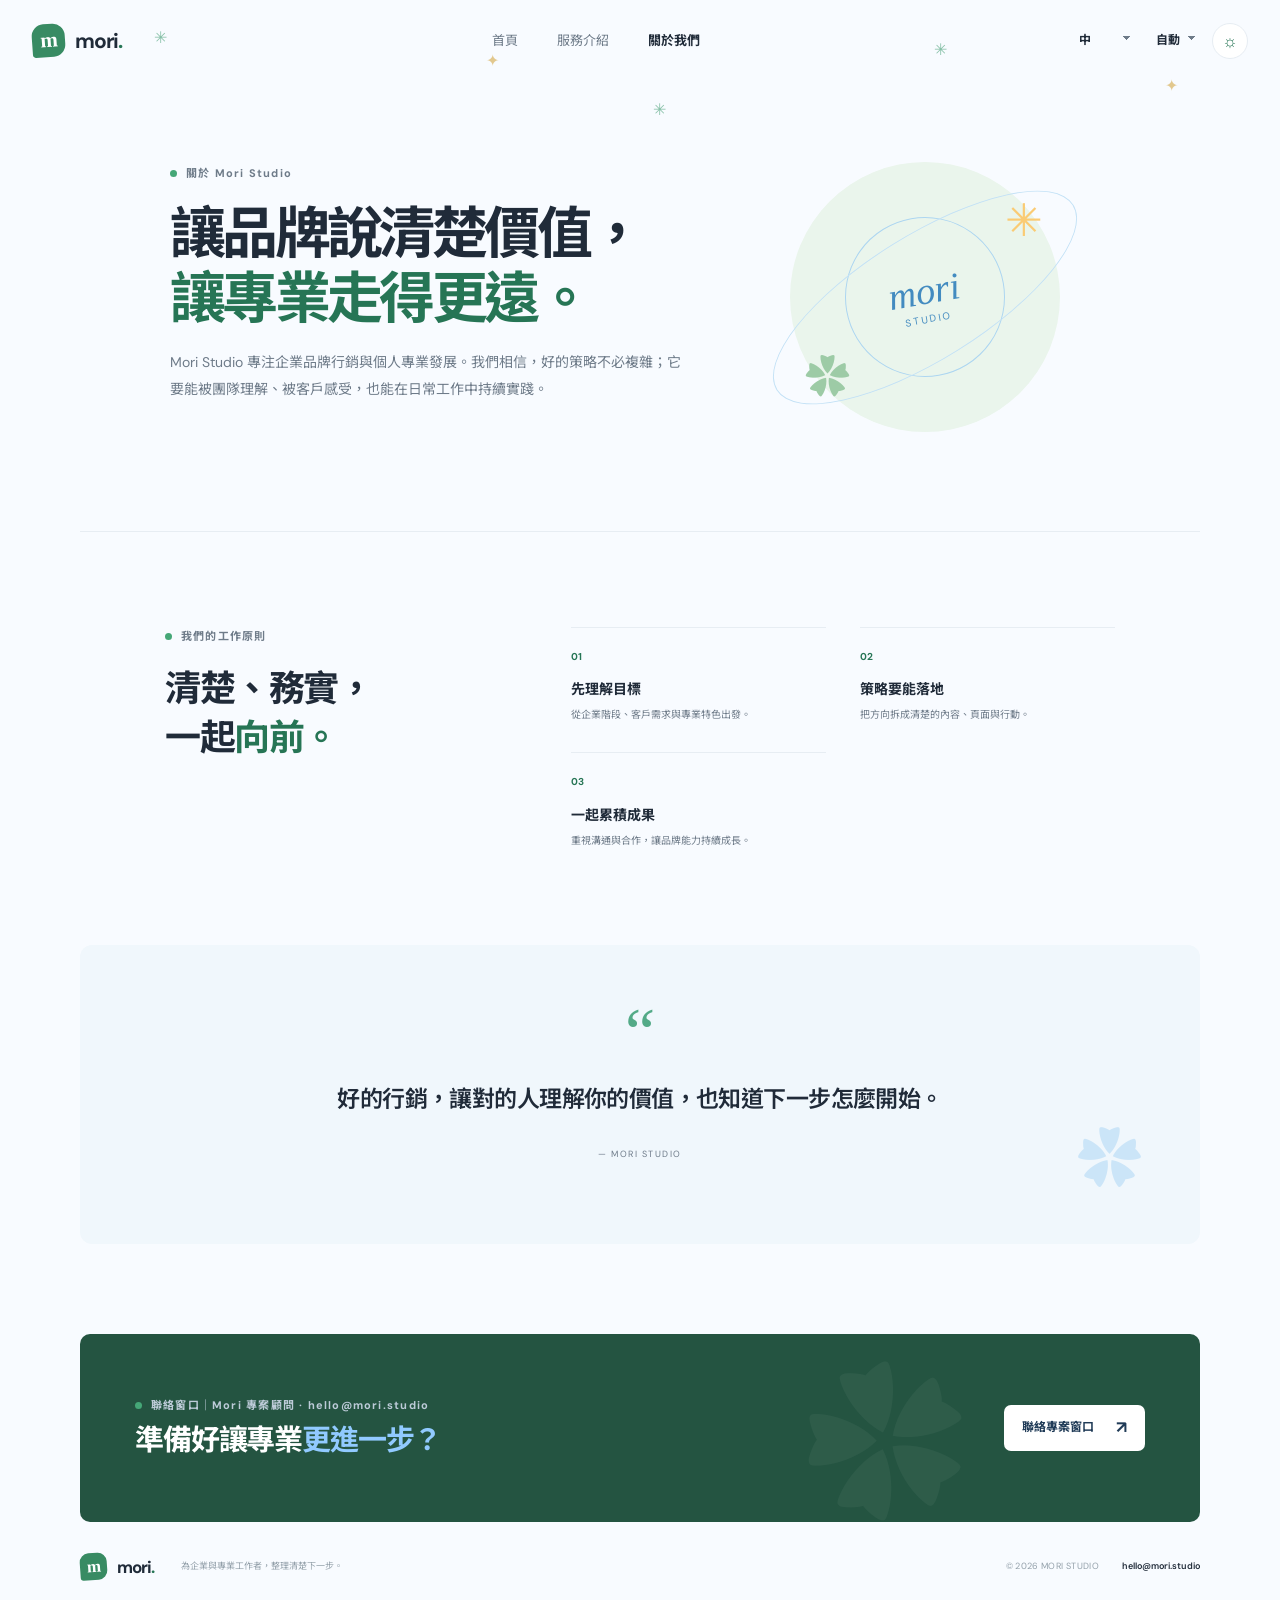
==== about.html @ 37d3c348 "Add multilingual marketing website Publish the three-page responsive site with Traditional Chinese, " ====
<!doctype html><html lang="zh-Hant"><head><meta charset="utf-8"><meta name="viewport" content="width=device-width, initial-scale=1"><meta name="theme-color" content="#f8fbff"><title>品牌故事 — Mori Studio</title><link rel="stylesheet" href="style.css"></head><body>
<div class="season-sparkles" aria-hidden="true"><span>✳</span><span>✦</span><span>✳</span><span>✦</span><span>✳</span></div><header class="site-header"><a class="brand" href="index.html"><span class="brand-mark">m</span><span>mori<span class="brand-dot">.</span></span></a><nav class="main-nav" id="mainNav"><a href="index.html" data-i18n="navHome">首頁</a><a href="services.html" data-i18n="navServices">服務介紹</a><a class="active" href="about.html" data-i18n="navAbout">品牌故事</a></nav><div class="header-actions"><label class="select-wrap"><span class="sr-only">Language</span><select id="languageSelect" aria-label="Language"><option value="zh">中</option><option value="en">EN</option><option value="ja">日本語</option></select></label><label class="select-wrap season-select"><span class="sr-only">Season theme</span><select id="seasonSelect" aria-label="Season theme"><option value="auto" data-i18n="seasonAuto">自動</option><option value="none" data-i18n="seasonDefault">一般</option><option value="christmas" data-i18n="seasonChristmas">聖誕</option></select></label><button class="icon-button mode-toggle" id="modeToggle" aria-label="Toggle dark mode" title="Light / dark mode"><span class="sun-icon">☼</span></button><button class="menu-toggle" id="menuToggle" aria-label="Open menu" aria-expanded="false"><span></span><span></span></button></div></header>
<main><section class="subhero about-hero page-width"><p class="eyebrow"><span class="eyebrow-dot"></span><span data-i18n="aboutEyebrow">嗨，我們是 Mori</span></p><h1 data-i18n="aboutTitle">相信美好的事，<br><span>值得慢慢做好。</span></h1><p class="subhero-copy" data-i18n="aboutCopy">Mori 在日文裡是「森林」。我們喜歡森林裡每種生命都有自己的位置，也希望每個品牌都能自在地長成自己的樣子。</p><div class="about-illustration"><div class="about-circle">mori<span>studio</span></div><span class="about-star">✳</span><span class="about-leaf">✿</span><span class="about-line"></span></div></section>
<section class="values-section page-width"><div><p class="eyebrow"><span class="eyebrow-dot"></span><span data-i18n="valuesEyebrow">我們相信</span></p><h2 data-i18n="valuesTitle">認真，也可以<br>很<span>輕盈。</span></h2></div><div class="values-grid"><article><span>01</span><h3 data-i18n="value1">先理解，再創作</h3><p data-i18n="value1Text">每個好答案，都從真誠的提問開始。</p></article><article><span>02</span><h3 data-i18n="value2">細節裡有溫度</h3><p data-i18n="value2Text">用心整理每個細節，讓整體自然好讀。</p></article><article><span>03</span><h3 data-i18n="value3">一起走得更遠</h3><p data-i18n="value3Text">我們珍惜合作，把夥伴的目標當成自己的事。</p></article></div></section>
<section class="quote-section page-width"><span class="quote-mark">“</span><blockquote data-i18n="quote">好的行銷，讓對的人理解你的價值，也知道下一步怎麼開始。</blockquote><span class="quote-credit">— MORI STUDIO</span><span class="quote-flower">✿</span></section><section class="cta-band page-width"><div><p class="eyebrow"><span class="eyebrow-dot"></span><span data-i18n="ctaEyebrow">聯絡窗口｜Mori 專案顧問 · hello@mori.studio</span></p><h2 data-i18n="ctaTitle">準備好讓專業<span>更進一步？</span></h2></div><a class="button button-light" href="mailto:hello@mori.studio"><span data-i18n="ctaButton">聯絡專案窗口</span><span class="arrow">↗</span></a><span class="cta-flower" aria-hidden="true">✿</span></section></main><footer class="site-footer page-width"><a class="brand" href="index.html"><span class="brand-mark">m</span><span>mori<span class="brand-dot">.</span></span></a><p data-i18n="footerLine">為企業與專業工作者，整理清楚下一步。</p><div class="footer-right"><span>© 2026 MORI STUDIO</span><a href="mailto:hello@mori.studio">hello@mori.studio</a></div></footer><script src="script.js"></script></body></html>
---- style.css ----
@import url('https://fonts.googleapis.com/css2?family=DM+Sans:wght@400;500;600;700&family=Noto+Sans+JP:wght@400;500;600;700&family=Noto+Sans+TC:wght@400;500;600;700;800&display=swap');
:root{--bg:#f8fbff;--surface:#fff;--ink:#202b39;--muted:#6e7b89;--blue:#75bafa;--blue-deep:#3289d1;--line:#e7edf3;--pale-blue:#e4f3ff;--peach:#ffddce;--green:#dcefe4;--navy:#203b57;--shadow:0 24px 70px #2c567215;--season:#76b9ef;--season-accent:#ffe4a5;--season-deep:#398aca;color-scheme:light}
*{box-sizing:border-box}html{scroll-behavior:smooth}body{margin:0;background:var(--bg);color:var(--ink);font-family:'DM Sans','Noto Sans TC','Noto Sans JP',sans-serif;line-height:1.65;transition:background .3s,color .3s}a{color:inherit;text-decoration:none}button,select{font:inherit}.page-width{width:min(1120px,calc(100% - 64px));margin-inline:auto}.site-header{height:82px;width:min(1240px,calc(100% - 64px));margin:auto;display:flex;align-items:center;justify-content:space-between;position:relative;z-index:10}.brand{display:inline-flex;align-items:center;gap:10px;font-size:21px;font-weight:700;letter-spacing:-1px}.brand-mark{width:33px;height:33px;border-radius:12px 12px 12px 3px;background:var(--blue);color:white;display:grid;place-items:center;font:700 21px Georgia,serif;transform:rotate(-4deg)}.brand-dot{color:var(--blue-deep)}.main-nav{display:flex;align-items:center;gap:39px;color:var(--muted);font-size:13px}.main-nav a{transition:color .2s}.main-nav a:hover,.main-nav a.active{color:var(--ink)}.main-nav a.active{font-weight:700}.header-actions{display:flex;align-items:center;gap:12px}.select-wrap select{appearance:none;border:0;background:transparent;color:var(--ink);font-weight:700;font-size:12px;padding:8px 20px 8px 9px;cursor:pointer;background-image:linear-gradient(45deg,transparent 50%,var(--muted) 50%),linear-gradient(135deg,var(--muted) 50%,transparent 50%);background-position:calc(100% - 8px) 13px,calc(100% - 4px) 13px;background-size:4px 4px;background-repeat:no-repeat}.icon-button,.menu-toggle{width:36px;height:36px;border:1px solid var(--line);background:var(--surface);border-radius:50%;color:var(--ink);cursor:pointer;display:grid;place-items:center}.sun-icon{font-size:17px;color:var(--blue-deep)}.menu-toggle{display:none;border-radius:10px}.menu-toggle span{width:15px;height:1.5px;background:var(--ink);display:block}.menu-toggle span+span{margin-top:4px}.sr-only{position:absolute;width:1px;height:1px;padding:0;margin:-1px;overflow:hidden;clip:rect(0,0,0,0);white-space:nowrap;border:0}
.hero{display:grid;grid-template-columns:1fr 1fr;align-items:center;gap:65px;padding:55px 0 80px;min-height:570px}.hero-copy{padding:10px 0 0 23px}.eyebrow{margin:0 0 20px;color:var(--muted);font-size:11px;font-weight:700;letter-spacing:.11em;display:flex;gap:9px;align-items:center}.eyebrow-dot{width:7px;height:7px;background:var(--blue);border-radius:50%}.hero h1,.subhero h1{font-size:clamp(44px,5.4vw,69px);letter-spacing:-.065em;line-height:1.15;margin:0 0 21px;font-weight:700}.hero h1 span,.subhero h1 span{color:var(--blue-deep)}.hero-description,.subhero-copy{max-width:430px;color:var(--muted);font-size:14px;line-height:1.95;margin:0}.hero-buttons{display:flex;align-items:center;gap:25px;margin-top:31px}.button{padding:13px 18px;border-radius:7px;display:inline-flex;align-items:center;gap:22px;font-size:12px;font-weight:700;transition:transform .2s,box-shadow .2s}.button:hover{transform:translateY(-2px);box-shadow:0 8px 22px #16416a20}.button-primary{background:var(--navy);color:white}.arrow{font-size:17px;line-height:1}.text-link{font-size:12px;font-weight:700;display:flex;gap:12px;align-items:center}.text-link span:last-child{font-size:16px;color:var(--blue-deep)}.hero-note{display:flex;align-items:center;gap:12px;margin-top:35px}.hero-note p{font-size:10px;color:var(--muted);margin:0}.avatar-stack{display:flex;padding-left:4px}.avatar-stack span{width:23px;height:23px;border-radius:50%;border:2px solid var(--bg);margin-left:-4px;background:#f4d9c8;color:#6d594b;font-size:10px;display:grid;place-items:center}.avatar-stack span:nth-child(2){background:#d6eade}.avatar-stack span:nth-child(3){background:#dcecff}
.hero-art{height:420px;position:relative;isolation:isolate;background:#edf7ff;border-radius:47% 53% 48% 52%/48% 47% 53% 52%;overflow:hidden}.hero-art:before{content:"";position:absolute;inset:33px;border:1px solid #ffffffbd;border-radius:50%;z-index:-1}.art-orbit{position:absolute;border:1px solid #c9e7ff;border-radius:50%;transform:rotate(-28deg)}.orbit-one{width:480px;height:185px;left:-41px;top:108px}.orbit-two{width:385px;height:180px;right:-88px;top:175px;transform:rotate(46deg)}.art-sun{position:absolute;width:105px;height:105px;border-radius:50%;background:#ffddbf;top:66px;right:83px;box-shadow:0 0 0 17px #ffeada70}.art-flower{position:absolute;width:155px;height:155px;top:125px;left:95px;animation:float 7s ease-in-out infinite}.art-flower i{width:61px;height:76px;position:absolute;left:47px;top:1px;background:#7dbbef;border-radius:50% 50% 43% 43%;transform-origin:50% 77%}.art-flower i:nth-child(2){transform:rotate(72deg)}.art-flower i:nth-child(3){transform:rotate(144deg)}.art-flower i:nth-child(4){transform:rotate(216deg)}.art-flower i:nth-child(5){transform:rotate(288deg)}.art-flower b{position:absolute;width:37px;height:37px;top:54px;left:59px;border-radius:50%;background:#ffe5a8;border:6px solid #f8fbff}.art-card{position:absolute;width:190px;height:220px;right:51px;bottom:40px;background:#fffefa;box-shadow:0 14px 35px #36688a22;border-radius:5px;transform:rotate(7deg);padding:25px 19px}.card-scribble{font:italic 34px Georgia,serif;color:#347faf;line-height:.95;display:block;transform:rotate(-4deg)}.card-caption{display:block;position:absolute;bottom:22px;left:20px;font-size:8px;letter-spacing:.16em;line-height:1.8;color:#74899b}.card-star{position:absolute;right:20px;top:105px;font-size:34px;color:#ffc96b}.art-leaf{position:absolute;width:42px;height:75px;border-radius:100% 0 100% 0;background:#9bc9a4;transform:rotate(32deg);left:54px;bottom:42px}.leaf-two{left:77px;bottom:35px;transform:rotate(75deg) scale(.78);background:#c2dfc5}.art-spark{position:absolute;color:#f1be56}.spark-one{top:90px;left:77px;font-size:22px}.spark-two{bottom:82px;right:74px;font-size:22px;color:#5ca8df}.art-caption{position:absolute;left:42px;bottom:31px;right:40px;display:flex;justify-content:space-between;color:#7191aa;font-size:9px;letter-spacing:.09em}.art-caption span:first-child{font-weight:700}.trust-strip{border-top:1px solid var(--line);border-bottom:1px solid var(--line);padding:21px 23px;display:flex;align-items:center;justify-content:space-between;color:#98a4ae;font-size:9px}.trust-logos{display:flex;align-items:center;gap:50px;color:#75889a}.trust-logos b{font-size:15px;font-weight:700}.trust-logos b span{font-size:7px;vertical-align:top}.trust-logos .logo-serif{font:17px Georgia,serif}.trust-logos .logo-spaced{letter-spacing:.2em;font-size:12px}.trust-logos .logo-script{font:italic 17px Georgia,serif}
.intro-section{display:grid;grid-template-columns:1fr 1fr;gap:100px;padding:105px 50px 58px;align-items:end}.section-heading h2,.process-intro h2,.values-section h2{font-size:37px;line-height:1.35;letter-spacing:-.04em;margin:0}.section-heading h2 span,.values-section h2 span{color:var(--blue-deep)}.intro-side{padding-bottom:4px}.intro-side p,.process-intro>p:last-child{max-width:400px;color:var(--muted);font-size:13px;line-height:1.95;margin:0 0 19px}.under-link{font-size:11px;font-weight:700;border-bottom:1px solid var(--blue);padding-bottom:7px}.under-link span:last-child{color:var(--blue-deep);margin-left:10px}.service-preview{display:grid;grid-template-columns:repeat(3,1fr);gap:18px;padding:10px 0 102px}.service-card{min-height:232px;border-radius:9px;padding:25px 25px 22px;position:relative;overflow:hidden}.service-card-blue{background:var(--pale-blue)}.service-card-peach{background:var(--peach)}.service-card-green{background:var(--green)}.service-icon{width:39px;height:39px;background:#ffffffb0;border-radius:13px;display:grid;place-items:center;color:#368dc8;font-size:21px}.card-index{position:absolute;right:25px;top:31px;color:#8293a0;font-size:9px}.service-card h3{font-size:17px;margin:22px 0 7px}.service-card p{font-size:11px;color:#657482;line-height:1.8;max-width:225px;margin:0}.service-card>a{position:absolute;right:23px;bottom:21px;font-size:17px;color:var(--blue-deep)}
.cta-band{position:relative;overflow:hidden;background:var(--navy);border-radius:10px;min-height:188px;padding:40px 55px;display:flex;align-items:center;justify-content:space-between;color:white}.cta-band .eyebrow{color:#bdcbd8;margin-bottom:7px}.cta-band .eyebrow-dot{background:#85c3f5}.cta-band h2{font-size:29px;line-height:1.3;letter-spacing:-.04em;margin:0}.cta-band h2 span{color:#91caff}.button-light{background:white;color:#203b57;position:relative;z-index:1}.cta-flower{position:absolute;font-size:165px;color:#ffffff0c;right:230px;bottom:-61px;transform:rotate(-17deg)}.site-footer{padding:31px 0 36px;display:flex;align-items:center;gap:27px;color:#93a0aa;font-size:9px}.site-footer .brand{font-size:17px;color:var(--ink)}.site-footer .brand-mark{width:27px;height:27px;font-size:17px;border-radius:9px 9px 9px 3px}.site-footer>p{margin:0}.footer-right{margin-left:auto;display:flex;align-items:center;gap:23px;font-size:9px;letter-spacing:.04em}.footer-right a{color:var(--ink);font-weight:600;letter-spacing:0}.season-sparkles{display:none;pointer-events:none}.subhero{min-height:390px;padding:82px 90px 72px;position:relative;overflow:hidden;border-bottom:1px solid var(--line)}.subhero h1{font-size:56px;margin-bottom:18px}.subhero-copy{max-width:520px}.subhero-shape{position:absolute;right:130px;top:80px;font-size:190px;line-height:1;color:#e4f3ff;transform:rotate(-12deg)}.offer-list{padding:45px 90px 76px}.offer-row{min-height:131px;border-bottom:1px solid var(--line);display:grid;grid-template-columns:55px 75px 1fr 35px;align-items:center;gap:15px}.offer-number{font-size:11px;color:#9eabb5}.offer-icon{width:49px;height:49px;border-radius:16px;display:grid;place-items:center;font-size:23px;color:var(--blue-deep)}.offer-icon.blue{background:var(--pale-blue)}.offer-icon.peach{background:var(--peach)}.offer-icon.green{background:var(--green)}.offer-row h2{font-size:19px;margin:0 0 5px}.offer-row p{font-size:11px;color:var(--muted);margin:0}.offer-arrow{color:var(--blue-deep);font-size:19px}.process-section{padding:68px 75px 80px;background:#f0f7fc;border-radius:12px;display:grid;grid-template-columns:.8fr 1.2fr;gap:75px;margin-bottom:90px}.process-intro h2{font-size:30px;margin-bottom:12px}.process-intro>p:last-child{font-size:12px}.process-steps{display:grid;grid-template-columns:repeat(3,1fr);gap:22px;align-content:center}.process-steps>div{border-top:1px solid #cbddea;padding-top:14px}.process-steps>div>span{font-size:10px;color:var(--blue-deep);font-weight:700}.process-steps h3{font-size:14px;margin:15px 0 6px}.process-steps p{font-size:10px;line-height:1.8;color:var(--muted);margin:0}.about-hero{min-height:450px}.about-illustration{position:absolute;right:140px;top:80px;width:270px;height:270px;border-radius:50%;background:#edf7ff;display:grid;place-items:center}.about-circle{width:160px;height:160px;border:1px solid #add6f1;border-radius:50%;display:flex;flex-direction:column;align-items:center;justify-content:center;color:#438bc0;font:italic 38px Georgia,serif;transform:rotate(-10deg)}.about-circle span{font:10px 'DM Sans',sans-serif;letter-spacing:.2em;text-transform:uppercase}.about-star{position:absolute;right:17px;top:22px;font-size:45px;color:#facb74}.about-leaf{position:absolute;bottom:17px;left:15px;font-size:45px;color:#9dcba6}.about-line{position:absolute;width:350px;height:125px;border:1px solid #c4e2f6;border-radius:50%;transform:rotate(-32deg)}.values-section{padding:95px 85px;display:grid;grid-template-columns:.75fr 1.25fr;gap:80px}.values-section h2{font-size:36px}.values-grid{display:grid;grid-template-columns:1fr 1fr;gap:28px 34px}.values-grid article{border-top:1px solid var(--line);padding-top:14px}.values-grid article>span{font-size:10px;color:var(--blue-deep);font-weight:700}.values-grid h3{font-size:14px;margin:10px 0 5px}.values-grid p{font-size:10px;color:var(--muted);line-height:1.8;margin:0}.quote-section{position:relative;text-align:center;padding:60px 140px 78px;background:#f0f7fc;border-radius:12px;margin-bottom:90px}.quote-mark{font:68px Georgia,serif;color:var(--blue);line-height:.8}.quote-section blockquote{font-size:23px;font-weight:600;line-height:1.7;max-width:700px;margin:17px auto 20px;letter-spacing:-.025em}.quote-credit{font-size:9px;letter-spacing:.17em;color:var(--muted)}.quote-flower{position:absolute;right:58px;bottom:30px;color:#cbe5f8;font-size:65px}
body.dark{--bg:#121c27;--surface:#1b2836;--ink:#edf5fc;--muted:#9badbc;--blue:#5ca8e5;--blue-deep:#8ccaff;--line:#2a3948;--pale-blue:#20394d;--peach:#44342f;--green:#293d35;--navy:#1d3852;--shadow:0 24px 70px #0004;color-scheme:dark}.dark .hero-art,.dark .about-illustration{background:#1b3041}.dark .process-section,.dark .quote-section{background:#182936}.dark .art-card{background:#263340}.dark .art-card .card-scribble{color:#8ccaff}.dark .art-flower b{border-color:#1b3041}.dark .art-caption,.dark .card-caption{color:#9bb2c4}.dark .trust-logos{color:#9badbc}.dark .subhero-shape{color:#1c2c3a}.dark .service-card p{color:#b3c1cb}.dark .button-light{background:#eef6fc;color:#203b57}
body.christmas{--blue:#53aa87;--blue-deep:#267555;--pale-blue:#dff1e8;--navy:#245441;--season:#65b98f;--season-accent:#e7bc61;--season-deep:#307c5c}.christmas .hero-art,.christmas .about-illustration{background:#eaf5ec}.christmas .art-sun{background:#f4d690;box-shadow:0 0 0 17px #f8edcf70}.christmas .art-flower i{background:#5bab7d}.christmas .art-flower b{background:#db5053}.christmas .season-sparkles{display:block;position:absolute;inset:0 0 auto;height:1px;z-index:1}.season-sparkles span{position:absolute;top:25px;color:#3b9a6d;font-size:16px;opacity:.6}.season-sparkles span:nth-child(1){left:12%}.season-sparkles span:nth-child(2){left:38%;top:48px;color:#d4a744}.season-sparkles span:nth-child(3){right:26%;top:37px}.season-sparkles span:nth-child(4){right:8%;top:73px;color:#d4a744}.season-sparkles span:nth-child(5){right:48%;top:97px}.christmas .brand-mark{background:#388b63}.christmas .eyebrow-dot{background:#45a777}.christmas .art-spark{color:#ceaa4c}
@keyframes float{0%,100%{transform:translateY(0) rotate(-4deg)}50%{transform:translateY(-9px) rotate(2deg)}}
@media(max-width:850px){.hero{gap:25px}.hero-copy{padding-left:0}.hero-art{height:360px}.art-card{width:160px;height:190px;right:24px}.art-flower{left:55px;top:100px;transform:scale(.85)}.intro-section{padding-inline:20px;gap:45px}.trust-logos{gap:25px}.subhero{padding-left:50px}.subhero-shape{right:30px}.about-illustration{right:40px;transform:scale(.8)}.process-section{padding:48px 35px;gap:35px}.values-section{padding-inline:35px;gap:40px}}
@media(max-width:640px){.page-width{width:calc(100% - 38px)}.site-header{width:calc(100% - 38px);height:70px}.brand{font-size:19px}.main-nav{display:none;position:absolute;top:62px;right:0;left:0;background:var(--surface);border:1px solid var(--line);border-radius:12px;padding:12px;box-shadow:var(--shadow);flex-direction:column;align-items:stretch;gap:0}.main-nav.open{display:flex}.main-nav a{padding:12px 13px}.header-actions{gap:7px}.icon-button,.menu-toggle{width:34px;height:34px}.menu-toggle{display:block}.hero{display:flex;flex-direction:column;align-items:stretch;padding:38px 0 50px;gap:35px;min-height:unset}.hero-copy{padding:0 3px}.eyebrow{font-size:10px;margin-bottom:16px}.hero h1{font-size:49px;margin-bottom:17px}.hero-description{font-size:13px}.hero-buttons{margin-top:24px;gap:18px}.button{padding:12px 14px;gap:16px}.hero-note{margin-top:25px}.hero-art{height:320px;width:min(100%,420px);align-self:center}.art-flower{left:44px;top:81px;transform:scale(.78)}.art-card{width:153px;height:177px;right:22px;bottom:34px;padding:21px 16px}.card-scribble{font-size:29px}.art-sun{width:78px;height:78px;top:44px;right:56px}.art-caption{left:28px;right:26px;bottom:22px}.trust-strip{padding:17px 2px;display:block}.trust-strip>span{display:block;text-align:center;margin-bottom:14px}.trust-logos{justify-content:space-around;gap:8px}.trust-logos b{font-size:12px}.trust-logos .logo-serif,.trust-logos .logo-script{font-size:13px}.trust-logos .logo-spaced{font-size:9px}.intro-section{grid-template-columns:1fr;gap:16px;padding:68px 4px 32px}.section-heading h2,.values-section h2{font-size:32px}.intro-side p{font-size:12px}.service-preview{grid-template-columns:1fr;gap:11px;padding-bottom:64px}.service-card{min-height:190px;padding:21px}.service-card h3{margin-top:17px}.cta-band{min-height:215px;padding:30px 25px;align-items:flex-start;flex-direction:column;justify-content:center;gap:18px}.cta-band h2{font-size:25px}.cta-flower{right:12px;bottom:-50px;font-size:140px}.site-footer{padding:24px 0 30px;display:grid;grid-template-columns:1fr auto;gap:9px}.site-footer>p{grid-column:1/-1;grid-row:2}.footer-right{grid-column:1/-1;margin:7px 0 0;justify-content:space-between}.subhero{min-height:355px;padding:62px 5px 45px}.subhero h1{font-size:43px;position:relative;z-index:1}.subhero-copy{max-width:350px;font-size:12px;position:relative;z-index:1}.subhero-shape{font-size:115px;right:5px;top:115px;opacity:.65}.offer-list{padding:24px 0 52px}.offer-row{min-height:112px;grid-template-columns:28px 48px 1fr 18px;gap:9px}.offer-icon{width:40px;height:40px;border-radius:13px}.offer-row h2{font-size:15px}.offer-row p{font-size:9px;line-height:1.6}.process-section{display:block;padding:34px 23px;margin-bottom:60px}.process-intro h2{font-size:26px}.process-steps{margin-top:29px;gap:12px}.process-steps h3{font-size:12px}.process-steps p{font-size:9px}.about-hero{min-height:455px}.about-hero .subhero-copy{max-width:310px}.about-illustration{width:170px;height:170px;top:auto;bottom:12px;right:-2px;transform:scale(.72);transform-origin:bottom right;opacity:.85}.about-circle{width:145px;height:145px}.values-section{padding:65px 4px;display:block}.values-grid{margin-top:27px;gap:22px 18px}.values-grid h3{font-size:12px}.values-grid p{font-size:9px}.quote-section{padding:45px 23px 58px;margin-bottom:60px}.quote-section blockquote{font-size:18px}.quote-flower{right:15px;bottom:8px;font-size:44px}.christmas .season-sparkles span{top:9px;font-size:11px}.christmas .season-sparkles span:nth-child(2){top:22px}.christmas .season-sparkles span:nth-child(3){top:13px}.christmas .season-sparkles span:nth-child(4){top:31px}.christmas .season-sparkles span:nth-child(5){top:42px}}
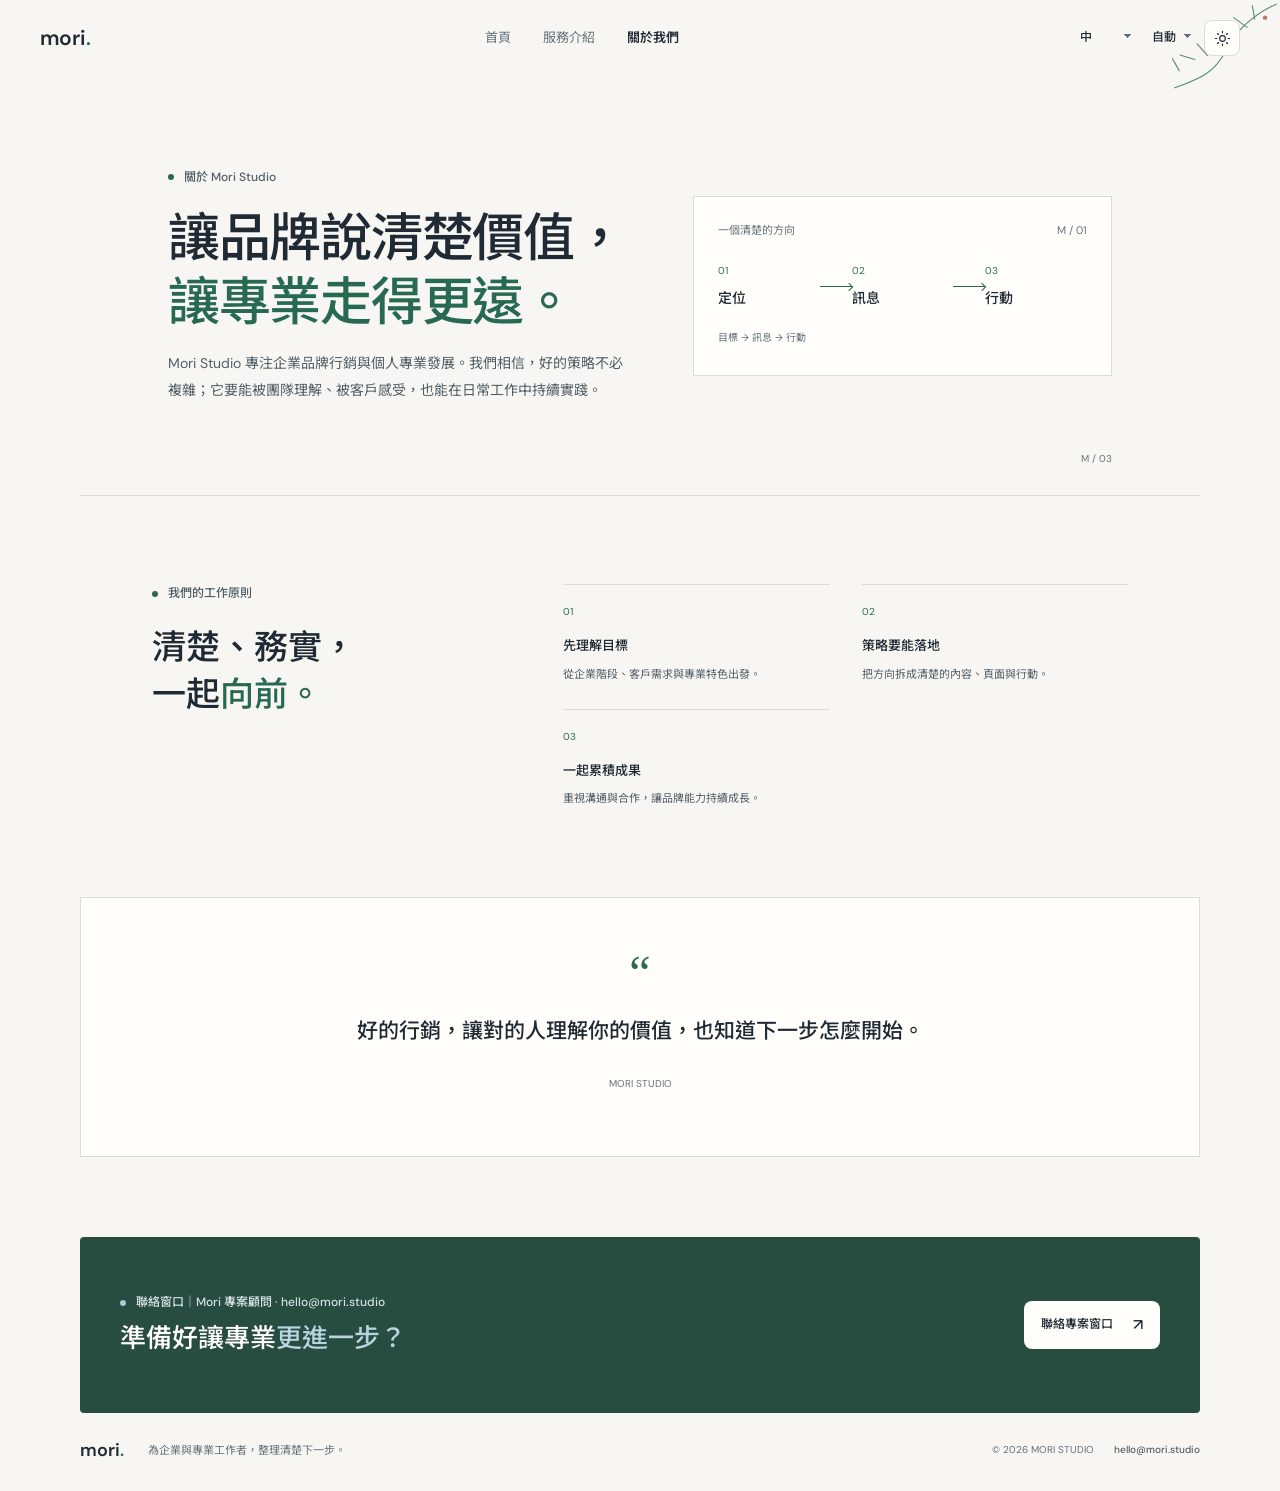
==== commit 7cc5835f: "Refine Mori Studio visual design Replace decorative hero art with a brand strategy brief. Refine spa" ====
--- a/about.html
+++ b/about.html
@@ -1,5 +1,16 @@
-<!doctype html><html lang="zh-Hant"><head><meta charset="utf-8"><meta name="viewport" content="width=device-width, initial-scale=1"><meta name="theme-color" content="#f8fbff"><title>品牌故事 — Mori Studio</title><link rel="stylesheet" href="style.css"></head><body>
-<div class="season-sparkles" aria-hidden="true"><span>✳</span><span>✦</span><span>✳</span><span>✦</span><span>✳</span></div><header class="site-header"><a class="brand" href="index.html"><span class="brand-mark">m</span><span>mori<span class="brand-dot">.</span></span></a><nav class="main-nav" id="mainNav"><a href="index.html" data-i18n="navHome">首頁</a><a href="services.html" data-i18n="navServices">服務介紹</a><a class="active" href="about.html" data-i18n="navAbout">品牌故事</a></nav><div class="header-actions"><label class="select-wrap"><span class="sr-only">Language</span><select id="languageSelect" aria-label="Language"><option value="zh">中</option><option value="en">EN</option><option value="ja">日本語</option></select></label><label class="select-wrap season-select"><span class="sr-only">Season theme</span><select id="seasonSelect" aria-label="Season theme"><option value="auto" data-i18n="seasonAuto">自動</option><option value="none" data-i18n="seasonDefault">一般</option><option value="christmas" data-i18n="seasonChristmas">聖誕</option></select></label><button class="icon-button mode-toggle" id="modeToggle" aria-label="Toggle dark mode" title="Light / dark mode"><span class="sun-icon">☼</span></button><button class="menu-toggle" id="menuToggle" aria-label="Open menu" aria-expanded="false"><span></span><span></span></button></div></header>
-<main><section class="subhero about-hero page-width"><p class="eyebrow"><span class="eyebrow-dot"></span><span data-i18n="aboutEyebrow">嗨，我們是 Mori</span></p><h1 data-i18n="aboutTitle">相信美好的事，<br><span>值得慢慢做好。</span></h1><p class="subhero-copy" data-i18n="aboutCopy">Mori 在日文裡是「森林」。我們喜歡森林裡每種生命都有自己的位置，也希望每個品牌都能自在地長成自己的樣子。</p><div class="about-illustration"><div class="about-circle">mori<span>studio</span></div><span class="about-star">✳</span><span class="about-leaf">✿</span><span class="about-line"></span></div></section>
-<section class="values-section page-width"><div><p class="eyebrow"><span class="eyebrow-dot"></span><span data-i18n="valuesEyebrow">我們相信</span></p><h2 data-i18n="valuesTitle">認真，也可以<br>很<span>輕盈。</span></h2></div><div class="values-grid"><article><span>01</span><h3 data-i18n="value1">先理解，再創作</h3><p data-i18n="value1Text">每個好答案，都從真誠的提問開始。</p></article><article><span>02</span><h3 data-i18n="value2">細節裡有溫度</h3><p data-i18n="value2Text">用心整理每個細節，讓整體自然好讀。</p></article><article><span>03</span><h3 data-i18n="value3">一起走得更遠</h3><p data-i18n="value3Text">我們珍惜合作，把夥伴的目標當成自己的事。</p></article></div></section>
-<section class="quote-section page-width"><span class="quote-mark">“</span><blockquote data-i18n="quote">好的行銷，讓對的人理解你的價值，也知道下一步怎麼開始。</blockquote><span class="quote-credit">— MORI STUDIO</span><span class="quote-flower">✿</span></section><section class="cta-band page-width"><div><p class="eyebrow"><span class="eyebrow-dot"></span><span data-i18n="ctaEyebrow">聯絡窗口｜Mori 專案顧問 · hello@mori.studio</span></p><h2 data-i18n="ctaTitle">準備好讓專業<span>更進一步？</span></h2></div><a class="button button-light" href="mailto:hello@mori.studio"><span data-i18n="ctaButton">聯絡專案窗口</span><span class="arrow">↗</span></a><span class="cta-flower" aria-hidden="true">✿</span></section></main><footer class="site-footer page-width"><a class="brand" href="index.html"><span class="brand-mark">m</span><span>mori<span class="brand-dot">.</span></span></a><p data-i18n="footerLine">為企業與專業工作者，整理清楚下一步。</p><div class="footer-right"><span>© 2026 MORI STUDIO</span><a href="mailto:hello@mori.studio">hello@mori.studio</a></div></footer><script src="script.js"></script></body></html>
+<!doctype html>
+<html lang="zh-Hant">
+<head><meta charset="utf-8"><meta name="viewport" content="width=device-width, initial-scale=1"><meta name="theme-color" content="#f7f6f2"><title>關於我們 — Mori Studio</title><link rel="stylesheet" href="style.css"></head>
+<body>
+  <div class="season-decoration" aria-hidden="true"><svg viewBox="0 0 150 120"><path d="M145 4C112 19 91 39 77 67S43 104 9 116M116 24l-3-18m-7 29L88 22m-1 19-20-4m-3 24-2-20m-9 32L39 57m-3 21-20-6m-1 21-9-16"/><circle cx="130" cy="22" r="4"/></svg></div>
+  <header class="site-header"><a class="brand" href="index.html">mori<span>.</span></a><nav class="main-nav" id="mainNav"><a href="index.html" data-i18n="navHome">首頁</a><a href="services.html" data-i18n="navServices">服務介紹</a><a class="active" href="about.html" data-i18n="navAbout">關於我們</a></nav><div class="header-actions"><label class="select-wrap"><span class="sr-only">Language</span><select id="languageSelect" aria-label="Language"><option value="zh">中</option><option value="en">EN</option><option value="ja">日本語</option></select></label><label class="select-wrap season-select"><span class="sr-only">Season theme</span><select id="seasonSelect" aria-label="Season theme"><option value="auto" data-i18n="seasonAuto">自動</option><option value="none" data-i18n="seasonDefault">一般</option><option value="christmas" data-i18n="seasonChristmas">聖誕</option></select></label><button class="icon-button mode-toggle" id="modeToggle" aria-label="Toggle dark mode" title="Light / dark mode"><svg viewBox="0 0 24 24" aria-hidden="true"><circle cx="12" cy="12" r="4"/><path d="M12 2v2m0 16v2M4.93 4.93l1.42 1.42m11.3 11.3 1.42 1.42M2 12h2m16 0h2M4.93 19.07l1.42-1.42m11.3-11.3 1.42-1.42"/></svg></button><button class="menu-toggle" id="menuToggle" aria-label="Open menu" aria-expanded="false"><span></span><span></span></button></div></header>
+  <main>
+    <section class="subhero about-hero page-width"><div class="about-copy"><p class="eyebrow"><span class="eyebrow-dot"></span><span data-i18n="aboutEyebrow">關於 Mori Studio</span></p><h1 data-i18n="aboutTitle">讓品牌說清楚價值，<br><span>讓專業走得更遠。</span></h1><p class="subhero-copy" data-i18n="aboutCopy">Mori Studio 專注企業品牌行銷與個人專業發展。我們相信，好的策略不必複雜；它要能被團隊理解、被客戶感受，也能在日常工作中持續實踐。</p></div><div class="about-illustration" role="img" aria-label="Positioning, message, and next action"><div class="map-heading"><span data-i18n="aboutMapLabel">一個清楚的方向</span><span>M / 01</span></div><div class="map-route"><div><span>01</span><strong data-i18n="routeStrategy">定位</strong></div><i></i><div><span>02</span><strong data-i18n="routeMessage">訊息</strong></div><i></i><div><span>03</span><strong data-i18n="routeAction">行動</strong></div></div><p data-i18n="visualFoot">目標 → 訊息 → 行動</p></div><span class="subhero-index">M / 03</span></section>
+    <section class="values-section page-width"><div><p class="eyebrow"><span class="eyebrow-dot"></span><span data-i18n="valuesEyebrow">我們的工作原則</span></p><h2 data-i18n="valuesTitle">清楚、務實，<br>一起<span>向前。</span></h2></div><div class="values-grid"><article><span>01</span><h3 data-i18n="value1">先理解目標</h3><p data-i18n="value1Text">從企業階段、客戶需求與專業特色出發。</p></article><article><span>02</span><h3 data-i18n="value2">策略要能落地</h3><p data-i18n="value2Text">把方向拆成清楚的內容、頁面與行動。</p></article><article><span>03</span><h3 data-i18n="value3">一起累積成果</h3><p data-i18n="value3Text">重視溝通與合作，讓品牌能力持續成長。</p></article></div></section>
+    <section class="quote-section page-width"><span class="quote-mark" aria-hidden="true">“</span><blockquote data-i18n="quote">好的行銷，讓對的人理解你的價值，也知道下一步怎麼開始。</blockquote><span class="quote-credit">MORI STUDIO</span></section>
+    <section class="cta-band page-width"><div><p class="eyebrow"><span class="eyebrow-dot"></span><span data-i18n="ctaEyebrow">聯絡窗口｜Mori 專案顧問 · hello@mori.studio</span></p><h2 data-i18n="ctaTitle">準備好讓專業<span>更進一步？</span></h2></div><a class="button button-light" href="mailto:hello@mori.studio"><span data-i18n="ctaButton">聯絡專案窗口</span><span class="arrow" aria-hidden="true">↗</span></a></section>
+  </main>
+  <footer class="site-footer page-width"><a class="brand" href="index.html">mori<span>.</span></a><p data-i18n="footerLine">為企業與專業工作者，整理清楚下一步。</p><div class="footer-right"><span>© 2026 MORI STUDIO</span><a href="mailto:hello@mori.studio">hello@mori.studio</a></div></footer>
+  <script src="script.js"></script>
+</body>
+</html>
--- a/style.css
+++ b/style.css
@@ -1,12 +1,30 @@
-@import url('https://fonts.googleapis.com/css2?family=DM+Sans:wght@400;500;600;700&family=Noto+Sans+JP:wght@400;500;600;700&family=Noto+Sans+TC:wght@400;500;600;700;800&display=swap');
-:root{--bg:#f8fbff;--surface:#fff;--ink:#202b39;--muted:#6e7b89;--blue:#75bafa;--blue-deep:#3289d1;--line:#e7edf3;--pale-blue:#e4f3ff;--peach:#ffddce;--green:#dcefe4;--navy:#203b57;--shadow:0 24px 70px #2c567215;--season:#76b9ef;--season-accent:#ffe4a5;--season-deep:#398aca;color-scheme:light}
-*{box-sizing:border-box}html{scroll-behavior:smooth}body{margin:0;background:var(--bg);color:var(--ink);font-family:'DM Sans','Noto Sans TC','Noto Sans JP',sans-serif;line-height:1.65;transition:background .3s,color .3s}a{color:inherit;text-decoration:none}button,select{font:inherit}.page-width{width:min(1120px,calc(100% - 64px));margin-inline:auto}.site-header{height:82px;width:min(1240px,calc(100% - 64px));margin:auto;display:flex;align-items:center;justify-content:space-between;position:relative;z-index:10}.brand{display:inline-flex;align-items:center;gap:10px;font-size:21px;font-weight:700;letter-spacing:-1px}.brand-mark{width:33px;height:33px;border-radius:12px 12px 12px 3px;background:var(--blue);color:white;display:grid;place-items:center;font:700 21px Georgia,serif;transform:rotate(-4deg)}.brand-dot{color:var(--blue-deep)}.main-nav{display:flex;align-items:center;gap:39px;color:var(--muted);font-size:13px}.main-nav a{transition:color .2s}.main-nav a:hover,.main-nav a.active{color:var(--ink)}.main-nav a.active{font-weight:700}.header-actions{display:flex;align-items:center;gap:12px}.select-wrap select{appearance:none;border:0;background:transparent;color:var(--ink);font-weight:700;font-size:12px;padding:8px 20px 8px 9px;cursor:pointer;background-image:linear-gradient(45deg,transparent 50%,var(--muted) 50%),linear-gradient(135deg,var(--muted) 50%,transparent 50%);background-position:calc(100% - 8px) 13px,calc(100% - 4px) 13px;background-size:4px 4px;background-repeat:no-repeat}.icon-button,.menu-toggle{width:36px;height:36px;border:1px solid var(--line);background:var(--surface);border-radius:50%;color:var(--ink);cursor:pointer;display:grid;place-items:center}.sun-icon{font-size:17px;color:var(--blue-deep)}.menu-toggle{display:none;border-radius:10px}.menu-toggle span{width:15px;height:1.5px;background:var(--ink);display:block}.menu-toggle span+span{margin-top:4px}.sr-only{position:absolute;width:1px;height:1px;padding:0;margin:-1px;overflow:hidden;clip:rect(0,0,0,0);white-space:nowrap;border:0}
-.hero{display:grid;grid-template-columns:1fr 1fr;align-items:center;gap:65px;padding:55px 0 80px;min-height:570px}.hero-copy{padding:10px 0 0 23px}.eyebrow{margin:0 0 20px;color:var(--muted);font-size:11px;font-weight:700;letter-spacing:.11em;display:flex;gap:9px;align-items:center}.eyebrow-dot{width:7px;height:7px;background:var(--blue);border-radius:50%}.hero h1,.subhero h1{font-size:clamp(44px,5.4vw,69px);letter-spacing:-.065em;line-height:1.15;margin:0 0 21px;font-weight:700}.hero h1 span,.subhero h1 span{color:var(--blue-deep)}.hero-description,.subhero-copy{max-width:430px;color:var(--muted);font-size:14px;line-height:1.95;margin:0}.hero-buttons{display:flex;align-items:center;gap:25px;margin-top:31px}.button{padding:13px 18px;border-radius:7px;display:inline-flex;align-items:center;gap:22px;font-size:12px;font-weight:700;transition:transform .2s,box-shadow .2s}.button:hover{transform:translateY(-2px);box-shadow:0 8px 22px #16416a20}.button-primary{background:var(--navy);color:white}.arrow{font-size:17px;line-height:1}.text-link{font-size:12px;font-weight:700;display:flex;gap:12px;align-items:center}.text-link span:last-child{font-size:16px;color:var(--blue-deep)}.hero-note{display:flex;align-items:center;gap:12px;margin-top:35px}.hero-note p{font-size:10px;color:var(--muted);margin:0}.avatar-stack{display:flex;padding-left:4px}.avatar-stack span{width:23px;height:23px;border-radius:50%;border:2px solid var(--bg);margin-left:-4px;background:#f4d9c8;color:#6d594b;font-size:10px;display:grid;place-items:center}.avatar-stack span:nth-child(2){background:#d6eade}.avatar-stack span:nth-child(3){background:#dcecff}
-.hero-art{height:420px;position:relative;isolation:isolate;background:#edf7ff;border-radius:47% 53% 48% 52%/48% 47% 53% 52%;overflow:hidden}.hero-art:before{content:"";position:absolute;inset:33px;border:1px solid #ffffffbd;border-radius:50%;z-index:-1}.art-orbit{position:absolute;border:1px solid #c9e7ff;border-radius:50%;transform:rotate(-28deg)}.orbit-one{width:480px;height:185px;left:-41px;top:108px}.orbit-two{width:385px;height:180px;right:-88px;top:175px;transform:rotate(46deg)}.art-sun{position:absolute;width:105px;height:105px;border-radius:50%;background:#ffddbf;top:66px;right:83px;box-shadow:0 0 0 17px #ffeada70}.art-flower{position:absolute;width:155px;height:155px;top:125px;left:95px;animation:float 7s ease-in-out infinite}.art-flower i{width:61px;height:76px;position:absolute;left:47px;top:1px;background:#7dbbef;border-radius:50% 50% 43% 43%;transform-origin:50% 77%}.art-flower i:nth-child(2){transform:rotate(72deg)}.art-flower i:nth-child(3){transform:rotate(144deg)}.art-flower i:nth-child(4){transform:rotate(216deg)}.art-flower i:nth-child(5){transform:rotate(288deg)}.art-flower b{position:absolute;width:37px;height:37px;top:54px;left:59px;border-radius:50%;background:#ffe5a8;border:6px solid #f8fbff}.art-card{position:absolute;width:190px;height:220px;right:51px;bottom:40px;background:#fffefa;box-shadow:0 14px 35px #36688a22;border-radius:5px;transform:rotate(7deg);padding:25px 19px}.card-scribble{font:italic 34px Georgia,serif;color:#347faf;line-height:.95;display:block;transform:rotate(-4deg)}.card-caption{display:block;position:absolute;bottom:22px;left:20px;font-size:8px;letter-spacing:.16em;line-height:1.8;color:#74899b}.card-star{position:absolute;right:20px;top:105px;font-size:34px;color:#ffc96b}.art-leaf{position:absolute;width:42px;height:75px;border-radius:100% 0 100% 0;background:#9bc9a4;transform:rotate(32deg);left:54px;bottom:42px}.leaf-two{left:77px;bottom:35px;transform:rotate(75deg) scale(.78);background:#c2dfc5}.art-spark{position:absolute;color:#f1be56}.spark-one{top:90px;left:77px;font-size:22px}.spark-two{bottom:82px;right:74px;font-size:22px;color:#5ca8df}.art-caption{position:absolute;left:42px;bottom:31px;right:40px;display:flex;justify-content:space-between;color:#7191aa;font-size:9px;letter-spacing:.09em}.art-caption span:first-child{font-weight:700}.trust-strip{border-top:1px solid var(--line);border-bottom:1px solid var(--line);padding:21px 23px;display:flex;align-items:center;justify-content:space-between;color:#98a4ae;font-size:9px}.trust-logos{display:flex;align-items:center;gap:50px;color:#75889a}.trust-logos b{font-size:15px;font-weight:700}.trust-logos b span{font-size:7px;vertical-align:top}.trust-logos .logo-serif{font:17px Georgia,serif}.trust-logos .logo-spaced{letter-spacing:.2em;font-size:12px}.trust-logos .logo-script{font:italic 17px Georgia,serif}
-.intro-section{display:grid;grid-template-columns:1fr 1fr;gap:100px;padding:105px 50px 58px;align-items:end}.section-heading h2,.process-intro h2,.values-section h2{font-size:37px;line-height:1.35;letter-spacing:-.04em;margin:0}.section-heading h2 span,.values-section h2 span{color:var(--blue-deep)}.intro-side{padding-bottom:4px}.intro-side p,.process-intro>p:last-child{max-width:400px;color:var(--muted);font-size:13px;line-height:1.95;margin:0 0 19px}.under-link{font-size:11px;font-weight:700;border-bottom:1px solid var(--blue);padding-bottom:7px}.under-link span:last-child{color:var(--blue-deep);margin-left:10px}.service-preview{display:grid;grid-template-columns:repeat(3,1fr);gap:18px;padding:10px 0 102px}.service-card{min-height:232px;border-radius:9px;padding:25px 25px 22px;position:relative;overflow:hidden}.service-card-blue{background:var(--pale-blue)}.service-card-peach{background:var(--peach)}.service-card-green{background:var(--green)}.service-icon{width:39px;height:39px;background:#ffffffb0;border-radius:13px;display:grid;place-items:center;color:#368dc8;font-size:21px}.card-index{position:absolute;right:25px;top:31px;color:#8293a0;font-size:9px}.service-card h3{font-size:17px;margin:22px 0 7px}.service-card p{font-size:11px;color:#657482;line-height:1.8;max-width:225px;margin:0}.service-card>a{position:absolute;right:23px;bottom:21px;font-size:17px;color:var(--blue-deep)}
-.cta-band{position:relative;overflow:hidden;background:var(--navy);border-radius:10px;min-height:188px;padding:40px 55px;display:flex;align-items:center;justify-content:space-between;color:white}.cta-band .eyebrow{color:#bdcbd8;margin-bottom:7px}.cta-band .eyebrow-dot{background:#85c3f5}.cta-band h2{font-size:29px;line-height:1.3;letter-spacing:-.04em;margin:0}.cta-band h2 span{color:#91caff}.button-light{background:white;color:#203b57;position:relative;z-index:1}.cta-flower{position:absolute;font-size:165px;color:#ffffff0c;right:230px;bottom:-61px;transform:rotate(-17deg)}.site-footer{padding:31px 0 36px;display:flex;align-items:center;gap:27px;color:#93a0aa;font-size:9px}.site-footer .brand{font-size:17px;color:var(--ink)}.site-footer .brand-mark{width:27px;height:27px;font-size:17px;border-radius:9px 9px 9px 3px}.site-footer>p{margin:0}.footer-right{margin-left:auto;display:flex;align-items:center;gap:23px;font-size:9px;letter-spacing:.04em}.footer-right a{color:var(--ink);font-weight:600;letter-spacing:0}.season-sparkles{display:none;pointer-events:none}.subhero{min-height:390px;padding:82px 90px 72px;position:relative;overflow:hidden;border-bottom:1px solid var(--line)}.subhero h1{font-size:56px;margin-bottom:18px}.subhero-copy{max-width:520px}.subhero-shape{position:absolute;right:130px;top:80px;font-size:190px;line-height:1;color:#e4f3ff;transform:rotate(-12deg)}.offer-list{padding:45px 90px 76px}.offer-row{min-height:131px;border-bottom:1px solid var(--line);display:grid;grid-template-columns:55px 75px 1fr 35px;align-items:center;gap:15px}.offer-number{font-size:11px;color:#9eabb5}.offer-icon{width:49px;height:49px;border-radius:16px;display:grid;place-items:center;font-size:23px;color:var(--blue-deep)}.offer-icon.blue{background:var(--pale-blue)}.offer-icon.peach{background:var(--peach)}.offer-icon.green{background:var(--green)}.offer-row h2{font-size:19px;margin:0 0 5px}.offer-row p{font-size:11px;color:var(--muted);margin:0}.offer-arrow{color:var(--blue-deep);font-size:19px}.process-section{padding:68px 75px 80px;background:#f0f7fc;border-radius:12px;display:grid;grid-template-columns:.8fr 1.2fr;gap:75px;margin-bottom:90px}.process-intro h2{font-size:30px;margin-bottom:12px}.process-intro>p:last-child{font-size:12px}.process-steps{display:grid;grid-template-columns:repeat(3,1fr);gap:22px;align-content:center}.process-steps>div{border-top:1px solid #cbddea;padding-top:14px}.process-steps>div>span{font-size:10px;color:var(--blue-deep);font-weight:700}.process-steps h3{font-size:14px;margin:15px 0 6px}.process-steps p{font-size:10px;line-height:1.8;color:var(--muted);margin:0}.about-hero{min-height:450px}.about-illustration{position:absolute;right:140px;top:80px;width:270px;height:270px;border-radius:50%;background:#edf7ff;display:grid;place-items:center}.about-circle{width:160px;height:160px;border:1px solid #add6f1;border-radius:50%;display:flex;flex-direction:column;align-items:center;justify-content:center;color:#438bc0;font:italic 38px Georgia,serif;transform:rotate(-10deg)}.about-circle span{font:10px 'DM Sans',sans-serif;letter-spacing:.2em;text-transform:uppercase}.about-star{position:absolute;right:17px;top:22px;font-size:45px;color:#facb74}.about-leaf{position:absolute;bottom:17px;left:15px;font-size:45px;color:#9dcba6}.about-line{position:absolute;width:350px;height:125px;border:1px solid #c4e2f6;border-radius:50%;transform:rotate(-32deg)}.values-section{padding:95px 85px;display:grid;grid-template-columns:.75fr 1.25fr;gap:80px}.values-section h2{font-size:36px}.values-grid{display:grid;grid-template-columns:1fr 1fr;gap:28px 34px}.values-grid article{border-top:1px solid var(--line);padding-top:14px}.values-grid article>span{font-size:10px;color:var(--blue-deep);font-weight:700}.values-grid h3{font-size:14px;margin:10px 0 5px}.values-grid p{font-size:10px;color:var(--muted);line-height:1.8;margin:0}.quote-section{position:relative;text-align:center;padding:60px 140px 78px;background:#f0f7fc;border-radius:12px;margin-bottom:90px}.quote-mark{font:68px Georgia,serif;color:var(--blue);line-height:.8}.quote-section blockquote{font-size:23px;font-weight:600;line-height:1.7;max-width:700px;margin:17px auto 20px;letter-spacing:-.025em}.quote-credit{font-size:9px;letter-spacing:.17em;color:var(--muted)}.quote-flower{position:absolute;right:58px;bottom:30px;color:#cbe5f8;font-size:65px}
-body.dark{--bg:#121c27;--surface:#1b2836;--ink:#edf5fc;--muted:#9badbc;--blue:#5ca8e5;--blue-deep:#8ccaff;--line:#2a3948;--pale-blue:#20394d;--peach:#44342f;--green:#293d35;--navy:#1d3852;--shadow:0 24px 70px #0004;color-scheme:dark}.dark .hero-art,.dark .about-illustration{background:#1b3041}.dark .process-section,.dark .quote-section{background:#182936}.dark .art-card{background:#263340}.dark .art-card .card-scribble{color:#8ccaff}.dark .art-flower b{border-color:#1b3041}.dark .art-caption,.dark .card-caption{color:#9bb2c4}.dark .trust-logos{color:#9badbc}.dark .subhero-shape{color:#1c2c3a}.dark .service-card p{color:#b3c1cb}.dark .button-light{background:#eef6fc;color:#203b57}
-body.christmas{--blue:#53aa87;--blue-deep:#267555;--pale-blue:#dff1e8;--navy:#245441;--season:#65b98f;--season-accent:#e7bc61;--season-deep:#307c5c}.christmas .hero-art,.christmas .about-illustration{background:#eaf5ec}.christmas .art-sun{background:#f4d690;box-shadow:0 0 0 17px #f8edcf70}.christmas .art-flower i{background:#5bab7d}.christmas .art-flower b{background:#db5053}.christmas .season-sparkles{display:block;position:absolute;inset:0 0 auto;height:1px;z-index:1}.season-sparkles span{position:absolute;top:25px;color:#3b9a6d;font-size:16px;opacity:.6}.season-sparkles span:nth-child(1){left:12%}.season-sparkles span:nth-child(2){left:38%;top:48px;color:#d4a744}.season-sparkles span:nth-child(3){right:26%;top:37px}.season-sparkles span:nth-child(4){right:8%;top:73px;color:#d4a744}.season-sparkles span:nth-child(5){right:48%;top:97px}.christmas .brand-mark{background:#388b63}.christmas .eyebrow-dot{background:#45a777}.christmas .art-spark{color:#ceaa4c}
-@keyframes float{0%,100%{transform:translateY(0) rotate(-4deg)}50%{transform:translateY(-9px) rotate(2deg)}}
-@media(max-width:850px){.hero{gap:25px}.hero-copy{padding-left:0}.hero-art{height:360px}.art-card{width:160px;height:190px;right:24px}.art-flower{left:55px;top:100px;transform:scale(.85)}.intro-section{padding-inline:20px;gap:45px}.trust-logos{gap:25px}.subhero{padding-left:50px}.subhero-shape{right:30px}.about-illustration{right:40px;transform:scale(.8)}.process-section{padding:48px 35px;gap:35px}.values-section{padding-inline:35px;gap:40px}}
-@media(max-width:640px){.page-width{width:calc(100% - 38px)}.site-header{width:calc(100% - 38px);height:70px}.brand{font-size:19px}.main-nav{display:none;position:absolute;top:62px;right:0;left:0;background:var(--surface);border:1px solid var(--line);border-radius:12px;padding:12px;box-shadow:var(--shadow);flex-direction:column;align-items:stretch;gap:0}.main-nav.open{display:flex}.main-nav a{padding:12px 13px}.header-actions{gap:7px}.icon-button,.menu-toggle{width:34px;height:34px}.menu-toggle{display:block}.hero{display:flex;flex-direction:column;align-items:stretch;padding:38px 0 50px;gap:35px;min-height:unset}.hero-copy{padding:0 3px}.eyebrow{font-size:10px;margin-bottom:16px}.hero h1{font-size:49px;margin-bottom:17px}.hero-description{font-size:13px}.hero-buttons{margin-top:24px;gap:18px}.button{padding:12px 14px;gap:16px}.hero-note{margin-top:25px}.hero-art{height:320px;width:min(100%,420px);align-self:center}.art-flower{left:44px;top:81px;transform:scale(.78)}.art-card{width:153px;height:177px;right:22px;bottom:34px;padding:21px 16px}.card-scribble{font-size:29px}.art-sun{width:78px;height:78px;top:44px;right:56px}.art-caption{left:28px;right:26px;bottom:22px}.trust-strip{padding:17px 2px;display:block}.trust-strip>span{display:block;text-align:center;margin-bottom:14px}.trust-logos{justify-content:space-around;gap:8px}.trust-logos b{font-size:12px}.trust-logos .logo-serif,.trust-logos .logo-script{font-size:13px}.trust-logos .logo-spaced{font-size:9px}.intro-section{grid-template-columns:1fr;gap:16px;padding:68px 4px 32px}.section-heading h2,.values-section h2{font-size:32px}.intro-side p{font-size:12px}.service-preview{grid-template-columns:1fr;gap:11px;padding-bottom:64px}.service-card{min-height:190px;padding:21px}.service-card h3{margin-top:17px}.cta-band{min-height:215px;padding:30px 25px;align-items:flex-start;flex-direction:column;justify-content:center;gap:18px}.cta-band h2{font-size:25px}.cta-flower{right:12px;bottom:-50px;font-size:140px}.site-footer{padding:24px 0 30px;display:grid;grid-template-columns:1fr auto;gap:9px}.site-footer>p{grid-column:1/-1;grid-row:2}.footer-right{grid-column:1/-1;margin:7px 0 0;justify-content:space-between}.subhero{min-height:355px;padding:62px 5px 45px}.subhero h1{font-size:43px;position:relative;z-index:1}.subhero-copy{max-width:350px;font-size:12px;position:relative;z-index:1}.subhero-shape{font-size:115px;right:5px;top:115px;opacity:.65}.offer-list{padding:24px 0 52px}.offer-row{min-height:112px;grid-template-columns:28px 48px 1fr 18px;gap:9px}.offer-icon{width:40px;height:40px;border-radius:13px}.offer-row h2{font-size:15px}.offer-row p{font-size:9px;line-height:1.6}.process-section{display:block;padding:34px 23px;margin-bottom:60px}.process-intro h2{font-size:26px}.process-steps{margin-top:29px;gap:12px}.process-steps h3{font-size:12px}.process-steps p{font-size:9px}.about-hero{min-height:455px}.about-hero .subhero-copy{max-width:310px}.about-illustration{width:170px;height:170px;top:auto;bottom:12px;right:-2px;transform:scale(.72);transform-origin:bottom right;opacity:.85}.about-circle{width:145px;height:145px}.values-section{padding:65px 4px;display:block}.values-grid{margin-top:27px;gap:22px 18px}.values-grid h3{font-size:12px}.values-grid p{font-size:9px}.quote-section{padding:45px 23px 58px;margin-bottom:60px}.quote-section blockquote{font-size:18px}.quote-flower{right:15px;bottom:8px;font-size:44px}.christmas .season-sparkles span{top:9px;font-size:11px}.christmas .season-sparkles span:nth-child(2){top:22px}.christmas .season-sparkles span:nth-child(3){top:13px}.christmas .season-sparkles span:nth-child(4){top:31px}.christmas .season-sparkles span:nth-child(5){top:42px}}
+@import url('https://fonts.googleapis.com/css2?family=DM+Sans:wght@400;500;600&family=Noto+Sans+JP:wght@400;500;600&family=Noto+Sans+TC:wght@400;500;600&display=swap');
+
+/* Visual polish guided by unslop by Damir Sokolovsky, CC BY 4.0: https://x.com/heydamir */
+:root{--bg:#f7f6f2;--surface:#fffefa;--surface-raised:#efeee8;--ink:#202a34;--secondary:#515e68;--muted:#65727b;--line:#d9ddd9;--accent:#356f8d;--accent-soft:#e7eef0;--cta:#243c49;--holiday:#a64d45;--ease:cubic-bezier(.22,1,.36,1);color-scheme:light}
+*{box-sizing:border-box}
+html{scroll-behavior:smooth}
+body{margin:0;background:var(--bg);color:var(--ink);font-family:'DM Sans','Noto Sans TC','Noto Sans JP',sans-serif;line-height:1.65;transition:background-color .16s var(--ease),color .16s var(--ease)}
+a{color:inherit;text-decoration:none}
+button,select{font:inherit}
+.page-width{width:min(1120px,calc(100% - 64px));margin-inline:auto}
+.site-header{height:76px;width:min(1200px,calc(100% - 64px));margin-inline:auto;display:flex;align-items:center;justify-content:space-between;position:relative;z-index:10}
+.brand{font-size:21px;line-height:1;font-weight:600;letter-spacing:0}.brand span{color:var(--accent)}
+.main-nav{display:flex;align-items:center;gap:32px;color:var(--muted);font-size:13px}.main-nav a{transition:color .16s var(--ease)}.main-nav a:hover,.main-nav a.active{color:var(--ink)}.main-nav a.active{font-weight:600}
+.header-actions{display:flex;align-items:center;gap:8px}.select-wrap select{appearance:none;border:0;background:transparent;color:var(--ink);font-size:12px;font-weight:500;padding:8px 20px 8px 8px;cursor:pointer;background-image:linear-gradient(45deg,transparent 50%,var(--muted) 50%),linear-gradient(135deg,var(--muted) 50%,transparent 50%);background-position:calc(100% - 8px) 14px,calc(100% - 4px) 14px;background-size:4px 4px;background-repeat:no-repeat}.select-wrap select:focus-visible,.button:focus-visible,.text-link:focus-visible,.under-link:focus-visible,.icon-button:focus-visible,.menu-toggle:focus-visible{outline:2px solid var(--accent);outline-offset:3px;border-radius:4px}
+.icon-button,.menu-toggle{width:36px;height:36px;border:1px solid var(--line);background:var(--surface);border-radius:8px;color:var(--ink);cursor:pointer;display:grid;place-items:center}.icon-button svg{width:17px;height:17px;fill:none;stroke:currentColor;stroke-width:1.6;stroke-linecap:round;stroke-linejoin:round;transition:transform .16s var(--ease)}.dark .icon-button svg{transform:rotate(45deg)}
+.menu-toggle{display:none}.menu-toggle span{width:16px;height:1.5px;background:var(--ink);display:block}.menu-toggle span+span{margin-top:4px}.sr-only{position:absolute;width:1px;height:1px;padding:0;margin:-1px;overflow:hidden;clip:rect(0,0,0,0);white-space:nowrap;border:0}
+.hero{display:grid;grid-template-columns:.94fr 1.06fr;align-items:center;gap:64px;padding:56px 0 72px;min-height:560px}.hero-copy{padding-left:20px}.eyebrow{margin:0 0 20px;color:var(--secondary);font-size:12px;font-weight:500;display:flex;gap:10px;align-items:center}.eyebrow-dot{width:6px;height:6px;background:var(--accent);border-radius:50%;flex:none}.hero h1,.subhero h1{font-size:clamp(44px,5vw,64px);letter-spacing:-.025em;line-height:1.22;margin:0 0 20px;font-weight:500}.hero h1 span,.subhero h1 span{color:var(--accent)}.hero-description,.subhero-copy{max-width:430px;color:var(--secondary);font-size:14px;line-height:1.9;margin:0}.hero-buttons{display:flex;align-items:center;gap:24px;margin-top:28px}.button{min-height:48px;padding:12px 16px;border-radius:8px;display:inline-flex;align-items:center;gap:20px;font-size:12px;font-weight:500;transition:background-color .16s var(--ease),color .16s var(--ease),border-color .16s var(--ease)}.button-primary{background:var(--cta);color:#fffefa}.button-primary:hover{background:var(--accent)}.button-light{background:var(--surface);color:var(--ink);border:1px solid #ffffff40}.button-light:hover{background:var(--surface-raised)}.arrow{font-size:16px;line-height:1}.text-link{font-size:12px;font-weight:500;display:flex;gap:12px;align-items:center;color:var(--secondary);transition:color .16s var(--ease)}.text-link:hover,.under-link:hover{color:var(--accent)}.text-link span:last-child,.under-link span:last-child{color:var(--accent);font-size:15px}.hero-note{font-size:12px;color:var(--muted);margin:24px 0 0}
+.hero-art{position:relative;background:var(--surface);border:1px solid var(--line);border-radius:4px;min-height:356px;padding:24px 28px 20px;box-shadow:0 8px 24px #202a340a}.brief-topline,.brief-footer{display:flex;align-items:center;justify-content:space-between;font-size:10px;color:var(--muted)}.brief-topline span:last-child{font-variant-numeric:tabular-nums}.brief-heading{margin:32px 0 20px}.brief-kicker{font-size:11px;color:var(--secondary)}.brief-heading h2{font-size:22px;line-height:1.35;font-weight:500;letter-spacing:0;margin:8px 0 0}.strategy-route{display:grid;gap:0}.route-step{min-height:60px;display:grid;grid-template-columns:28px 78px minmax(0,1fr);align-items:center;column-gap:12px;position:relative}.route-number{width:22px;height:22px;border:1px solid var(--accent);border-radius:50%;display:grid;place-items:center;color:var(--accent);font-size:10px;font-variant-numeric:tabular-nums;background:var(--surface);position:relative;z-index:1}.route-label{color:var(--muted);font-size:11px}.route-step strong{font-size:12px;font-weight:500;color:var(--ink)}.route-step:not(:last-child) .route-number:after{content:"";position:absolute;top:21px;left:10px;width:1px;height:40px;background:var(--accent)}.brief-footer{margin-top:16px;padding-top:16px;border-top:1px solid var(--line)}.brief-rule{width:32px;height:2px;background:var(--accent)}
+.trust-strip{border-top:1px solid var(--line);border-bottom:1px solid var(--line);padding:16px 20px;display:flex;align-items:center;justify-content:space-between;gap:24px;color:var(--secondary);font-size:11px}.trust-label{color:var(--muted)}.trust-logos{display:flex;align-items:center;gap:28px}.trust-logos span{font-size:11px}
+.intro-section{display:grid;grid-template-columns:1fr 1fr;gap:96px;padding:100px 48px 48px;align-items:end}.section-heading h2,.process-intro h2,.values-section h2{font-size:34px;line-height:1.4;letter-spacing:0;margin:0;font-weight:500}.section-heading h2 span,.values-section h2 span{color:var(--accent)}.intro-side p,.process-intro>p:last-child{max-width:400px;color:var(--secondary);font-size:13px;line-height:1.9;margin:0 0 18px}.under-link{font-size:12px;font-weight:500;border-bottom:1px solid var(--line);padding-bottom:8px;display:inline-flex;gap:12px;align-items:center;transition:color .16s var(--ease),border-color .16s var(--ease)}.under-link:hover{border-color:var(--accent)}
+.service-preview{display:grid;grid-template-columns:repeat(3,minmax(0,1fr));gap:0;padding:12px 0 96px}.service-card{display:flex;flex-direction:column;align-items:flex-start;min-height:204px;padding:22px 24px 20px;border-left:1px solid var(--line);position:relative;transition:background-color .16s var(--ease)}.service-card:first-child{border-left:0}.service-card:hover{background:var(--surface)}.card-index{font-size:11px;color:var(--accent);font-variant-numeric:tabular-nums}.service-card h3{font-size:16px;line-height:1.45;font-weight:500;margin:18px 0 8px}.service-card p{font-size:12px;line-height:1.8;color:var(--secondary);max-width:255px;margin:0;padding-right:18px}.card-arrow{position:absolute;right:22px;bottom:18px;color:var(--accent);font-size:15px}
+.cta-band{background:var(--cta);border-radius:4px;min-height:176px;padding:32px 40px;display:flex;align-items:center;justify-content:space-between;color:#fffefa}.cta-band .eyebrow{color:#d6e0e4;margin-bottom:8px}.cta-band .eyebrow-dot{background:#a5c8d6}.cta-band h2{font-size:26px;line-height:1.4;letter-spacing:0;margin:0;font-weight:500}.cta-band h2 span{color:#b9d4df}.site-footer{padding:28px 0 32px;display:flex;align-items:center;gap:24px;color:var(--muted);font-size:11px}.site-footer .brand{font-size:18px;color:var(--ink)}.site-footer>p{margin:0}.footer-right{margin-left:auto;display:flex;align-items:center;gap:20px;font-size:10px}.footer-right a{color:var(--secondary);font-weight:500}
+.season-decoration{display:none;position:absolute;right:0;top:0;width:112px;height:92px;overflow:hidden;pointer-events:none}.season-decoration svg{width:100%;height:100%;fill:none;stroke:#397658;stroke-width:1.5;stroke-linecap:round;stroke-linejoin:round;opacity:.75}.season-decoration svg circle{fill:#b9554d;stroke:#f7f6f2;stroke-width:2}
+.subhero{min-height:352px;padding:72px 88px 64px;position:relative;border-bottom:1px solid var(--line)}.subhero h1{font-size:52px;margin-bottom:16px}.subhero-copy{max-width:520px}.subhero-index{position:absolute;right:88px;bottom:28px;color:var(--muted);font-size:10px;font-variant-numeric:tabular-nums}.offer-list{padding:32px 88px 72px}.offer-row{min-height:112px;border-bottom:1px solid var(--line);display:grid;grid-template-columns:56px minmax(0,1fr) 28px;align-items:center;gap:16px}.offer-number{font-size:11px;color:var(--accent);font-variant-numeric:tabular-nums}.offer-row h2{font-size:17px;line-height:1.45;margin:0 0 5px;font-weight:500}.offer-row p{font-size:12px;color:var(--secondary);margin:0;line-height:1.7}.offer-arrow{color:var(--accent);font-size:16px}.process-section{padding:56px;background:var(--surface);border:1px solid var(--line);display:grid;grid-template-columns:.8fr 1.2fr;gap:64px;margin-bottom:84px}.process-intro h2{font-size:28px;margin-bottom:12px}.process-intro>p:last-child{font-size:12px}.process-steps{display:grid;grid-template-columns:repeat(3,minmax(0,1fr));gap:20px;align-content:center}.process-steps>div{border-top:1px solid var(--line);padding-top:12px}.process-steps>div>span{font-size:10px;color:var(--accent);font-variant-numeric:tabular-nums}.process-steps h3{font-size:13px;font-weight:500;margin:12px 0 8px}.process-steps p{font-size:11px;line-height:1.75;color:var(--secondary);margin:0}
+.about-hero{display:grid;grid-template-columns:1fr .9fr;gap:60px;align-items:center;min-height:420px;padding-top:56px;padding-bottom:56px}.about-copy{position:relative;z-index:1}.about-illustration{background:var(--surface);border:1px solid var(--line);padding:24px;min-height:180px}.map-heading{display:flex;justify-content:space-between;align-items:center;font-size:11px;color:var(--muted)}.map-heading span:last-child{font-variant-numeric:tabular-nums}.map-route{margin:24px 0 20px;display:grid;grid-template-columns:1fr 32px 1fr 32px 1fr;align-items:center}.map-route>div{display:flex;flex-direction:column;gap:8px}.map-route>div span{font-size:10px;color:var(--accent);font-variant-numeric:tabular-nums}.map-route strong{font-size:14px;font-weight:500}.map-route i{height:1px;background:var(--accent);position:relative}.map-route i:after{content:"";position:absolute;right:0;top:-2px;width:5px;height:5px;border-top:1px solid var(--accent);border-right:1px solid var(--accent);transform:rotate(45deg)}.about-illustration>p{margin:0;color:var(--muted);font-size:10px}.values-section{padding:88px 72px;display:grid;grid-template-columns:.75fr 1.25fr;gap:72px}.values-section h2{font-size:34px}.values-grid{display:grid;grid-template-columns:1fr 1fr;gap:24px 32px}.values-grid article{border-top:1px solid var(--line);padding-top:12px}.values-grid article>span{font-size:10px;color:var(--accent);font-variant-numeric:tabular-nums}.values-grid h3{font-size:13px;font-weight:500;margin:12px 0 8px}.values-grid p{font-size:11px;color:var(--secondary);line-height:1.8;margin:0}.quote-section{position:relative;text-align:center;padding:56px 120px 60px;background:var(--surface);border:1px solid var(--line);margin-bottom:80px}.quote-mark{font:48px Georgia,serif;color:var(--accent);line-height:.8}.quote-section blockquote{font-size:21px;font-weight:500;line-height:1.7;max-width:700px;margin:16px auto 20px;letter-spacing:0}.quote-credit{font-size:10px;color:var(--muted);letter-spacing:0}
+body.dark{--bg:#151c22;--surface:#1d272e;--surface-raised:#27333a;--ink:#eef1ed;--secondary:#c2cbc9;--muted:#aab5b3;--line:#354148;--accent:#91b9cb;--accent-soft:#263a43;--cta:#233943;--holiday:#cf8076;color-scheme:dark}.dark .hero-art{box-shadow:none}.dark .button-primary{background:#e9efed;color:#1a242a}.dark .button-primary:hover{background:#bdd3dc}.dark .button-light{background:#edf1ee;color:#1a242a;border-color:transparent}.dark .button-light:hover{background:#cbd9d7}.dark .route-number{background:var(--surface)}.dark .season-decoration svg circle{stroke:#151c22}
+body.christmas{--accent:#286a51;--accent-soft:#e7eee8;--cta:#274d40;--holiday:#a64d45}.dark.christmas{--accent:#9bc8ad;--accent-soft:#263b32;--cta:#263f37;--holiday:#d68b7f}.christmas .season-decoration{display:block}.christmas .season-decoration svg{stroke:var(--accent)}.christmas .season-decoration svg circle{fill:var(--holiday)}.christmas .brief-rule{background:var(--holiday)}.christmas .route-number{border-color:var(--accent)}
+@media(max-width:900px){.hero{gap:36px}.hero-copy{padding-left:0}.hero-art{padding:22px;min-height:340px}.intro-section{padding-inline:24px;gap:52px}.trust-logos{gap:18px}.subhero{padding-left:48px;padding-right:48px}.subhero-index{right:48px}.offer-list{padding-inline:48px}.process-section{padding:44px 32px;gap:36px}.values-section{padding-inline:40px;gap:44px}.about-hero{gap:36px}}
+@media(max-width:640px){.page-width{width:calc(100% - 40px)}.site-header{width:calc(100% - 40px);height:68px}.brand{font-size:20px}.main-nav{display:none;position:absolute;top:60px;right:0;left:0;background:var(--surface);border:1px solid var(--line);padding:8px;box-shadow:0 8px 24px #121b200c;flex-direction:column;align-items:stretch;gap:0}.main-nav.open{display:flex}.main-nav a{padding:10px 12px}.header-actions{gap:4px}.select-wrap select{font-size:11px;padding-left:5px;padding-right:16px;background-position:calc(100% - 6px) 13px,calc(100% - 2px) 13px}.icon-button,.menu-toggle{width:34px;height:34px}.menu-toggle{display:block}.hero{display:flex;flex-direction:column;align-items:stretch;padding:44px 0 48px;gap:28px;min-height:unset}.hero-copy{padding:0 2px}.eyebrow{font-size:11px;margin-bottom:14px}.hero h1{font-size:clamp(38px,10vw,44px);line-height:1.3;margin-bottom:16px;letter-spacing:-.025em}.hero-description{font-size:13px;line-height:1.85}.hero-buttons{margin-top:22px;gap:18px}.button{min-height:44px;padding:11px 14px;gap:14px}.hero-note{margin-top:18px;font-size:11px}.hero-art{min-height:316px;padding:20px 18px 16px}.brief-heading{margin:28px 0 18px}.brief-heading h2{font-size:20px}.route-step{grid-template-columns:26px 62px minmax(0,1fr);column-gap:8px;min-height:54px}.route-step strong{font-size:11px}.route-step:not(:last-child) .route-number:after{height:34px}.brief-footer{margin-top:14px}.trust-strip{padding:16px 0;display:block}.trust-label{display:block;margin-bottom:12px}.trust-logos{display:grid;grid-template-columns:1fr 1fr;gap:10px 12px}.trust-logos span{font-size:11px}.intro-section{grid-template-columns:1fr;gap:16px;padding:64px 2px 28px}.section-heading h2,.values-section h2{font-size:28px;line-height:1.45}.intro-side p{font-size:12px}.service-preview{grid-template-columns:1fr;padding:8px 0 56px}.service-card{min-height:unset;padding:18px 14px 20px;border-left:0;border-top:1px solid var(--line)}.service-card:first-child{border-top:0}.service-card h3{margin:10px 0 5px}.service-card p{font-size:12px;padding-right:32px}.card-arrow{right:14px;bottom:18px}.cta-band{min-height:200px;padding:26px 22px;align-items:flex-start;flex-direction:column;justify-content:center;gap:16px}.cta-band .eyebrow{font-size:10px;line-height:1.6}.cta-band h2{font-size:23px}.site-footer{padding:22px 0 28px;display:grid;grid-template-columns:1fr auto;gap:8px}.site-footer>p{grid-column:1/-1;grid-row:2}.footer-right{grid-column:1/-1;margin:6px 0 0;justify-content:space-between}.subhero{min-height:310px;padding:56px 2px 42px}.subhero h1{font-size:40px;line-height:1.3}.subhero-copy{font-size:12px;line-height:1.85}.subhero-index{right:2px;bottom:14px}.offer-list{padding:18px 0 48px}.offer-row{min-height:104px;grid-template-columns:30px minmax(0,1fr) 20px;gap:8px}.offer-row h2{font-size:15px}.offer-row p{font-size:10px;line-height:1.65}.process-section{display:block;padding:30px 22px;margin-bottom:56px}.process-intro h2{font-size:24px}.process-steps{margin-top:24px;gap:12px}.process-steps h3{font-size:12px}.process-steps p{font-size:10px}.about-hero{display:flex;flex-direction:column;align-items:stretch;gap:26px;min-height:unset;padding:48px 2px 42px}.about-copy{max-width:none}.about-hero .subhero-copy{max-width:380px}.about-illustration{min-height:156px;padding:18px}.map-route{grid-template-columns:1fr 22px 1fr 22px 1fr;margin:18px 0 14px}.map-route strong{font-size:12px}.values-section{padding:58px 2px;display:block}.values-grid{margin-top:24px;gap:18px 14px}.values-grid h3{font-size:12px}.values-grid p{font-size:10px}.quote-section{padding:40px 20px 44px;margin-bottom:56px}.quote-section blockquote{font-size:17px;line-height:1.75}.season-decoration{width:72px;height:58px}.christmas .cta-band{border-top:2px solid var(--holiday)}}
+@media(prefers-reduced-motion:reduce){*,*::before,*::after{scroll-behavior:auto!important;transition-duration:.01ms!important}}
